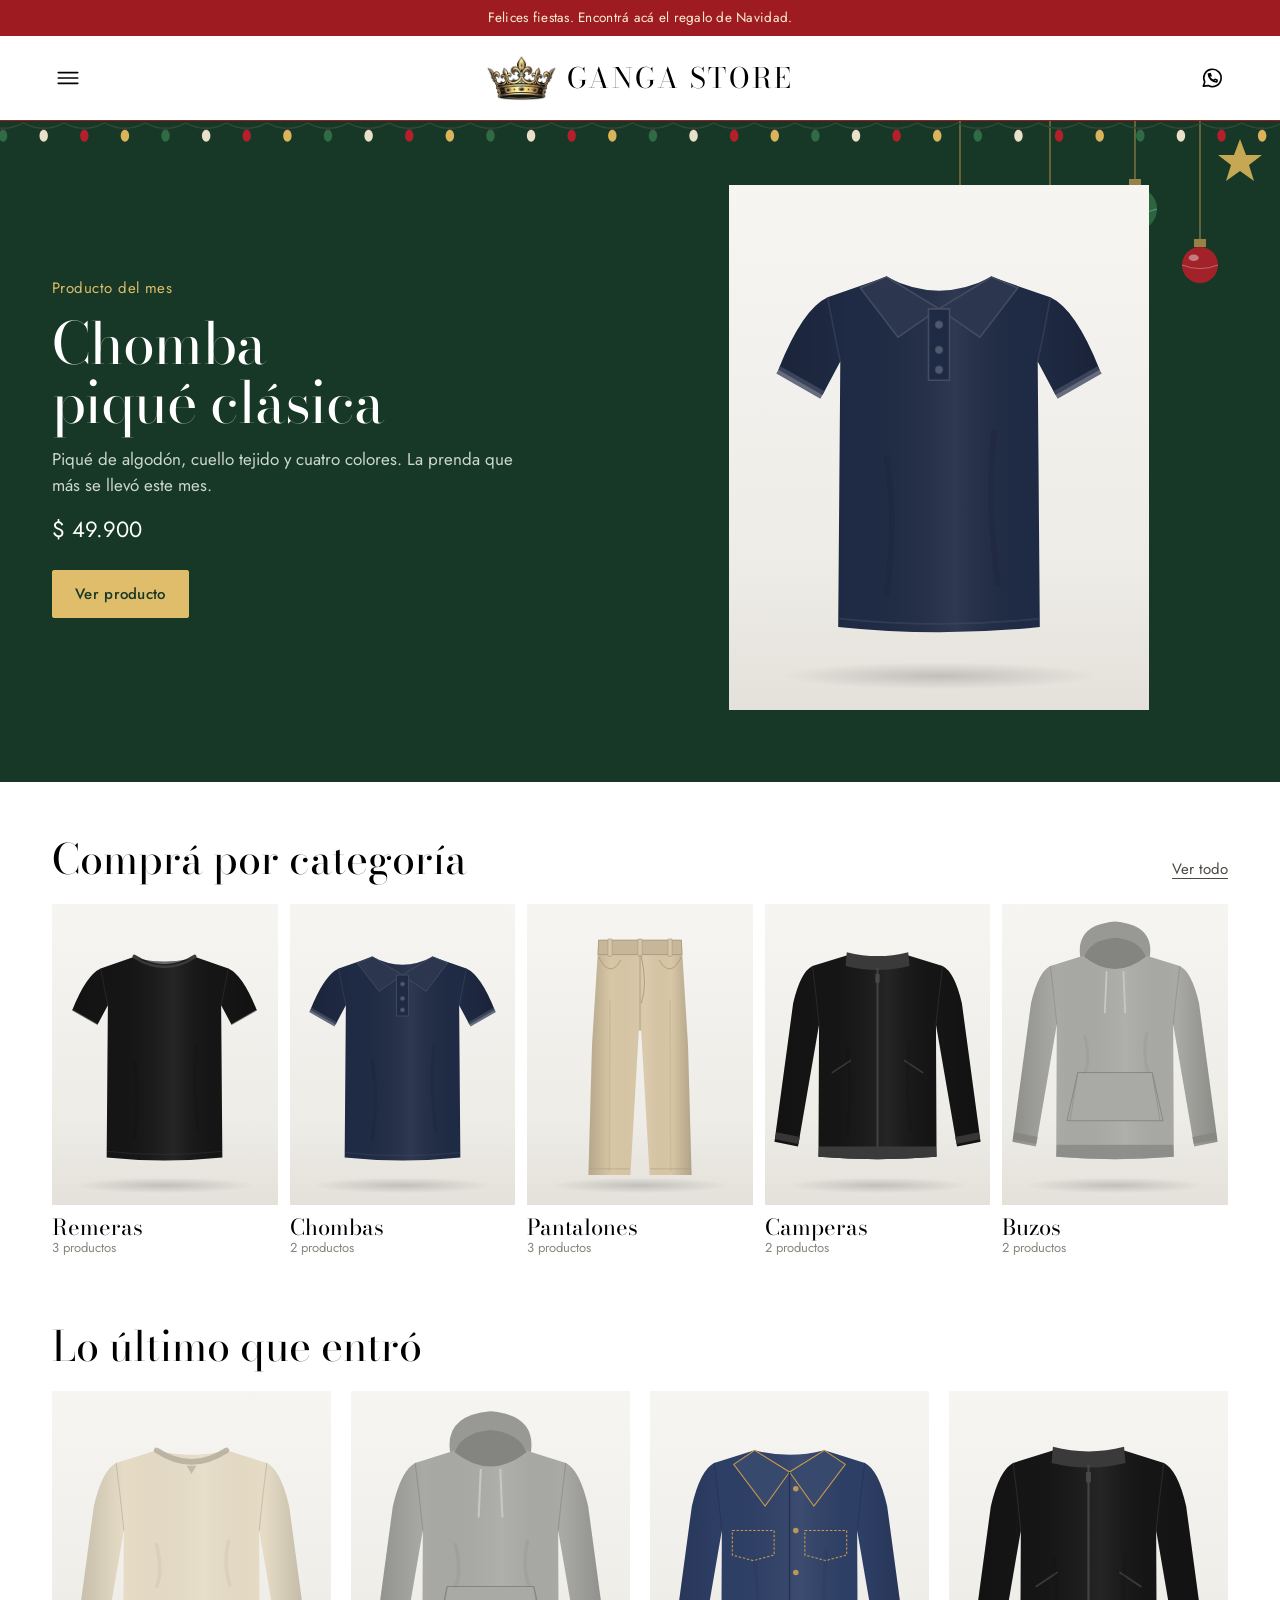
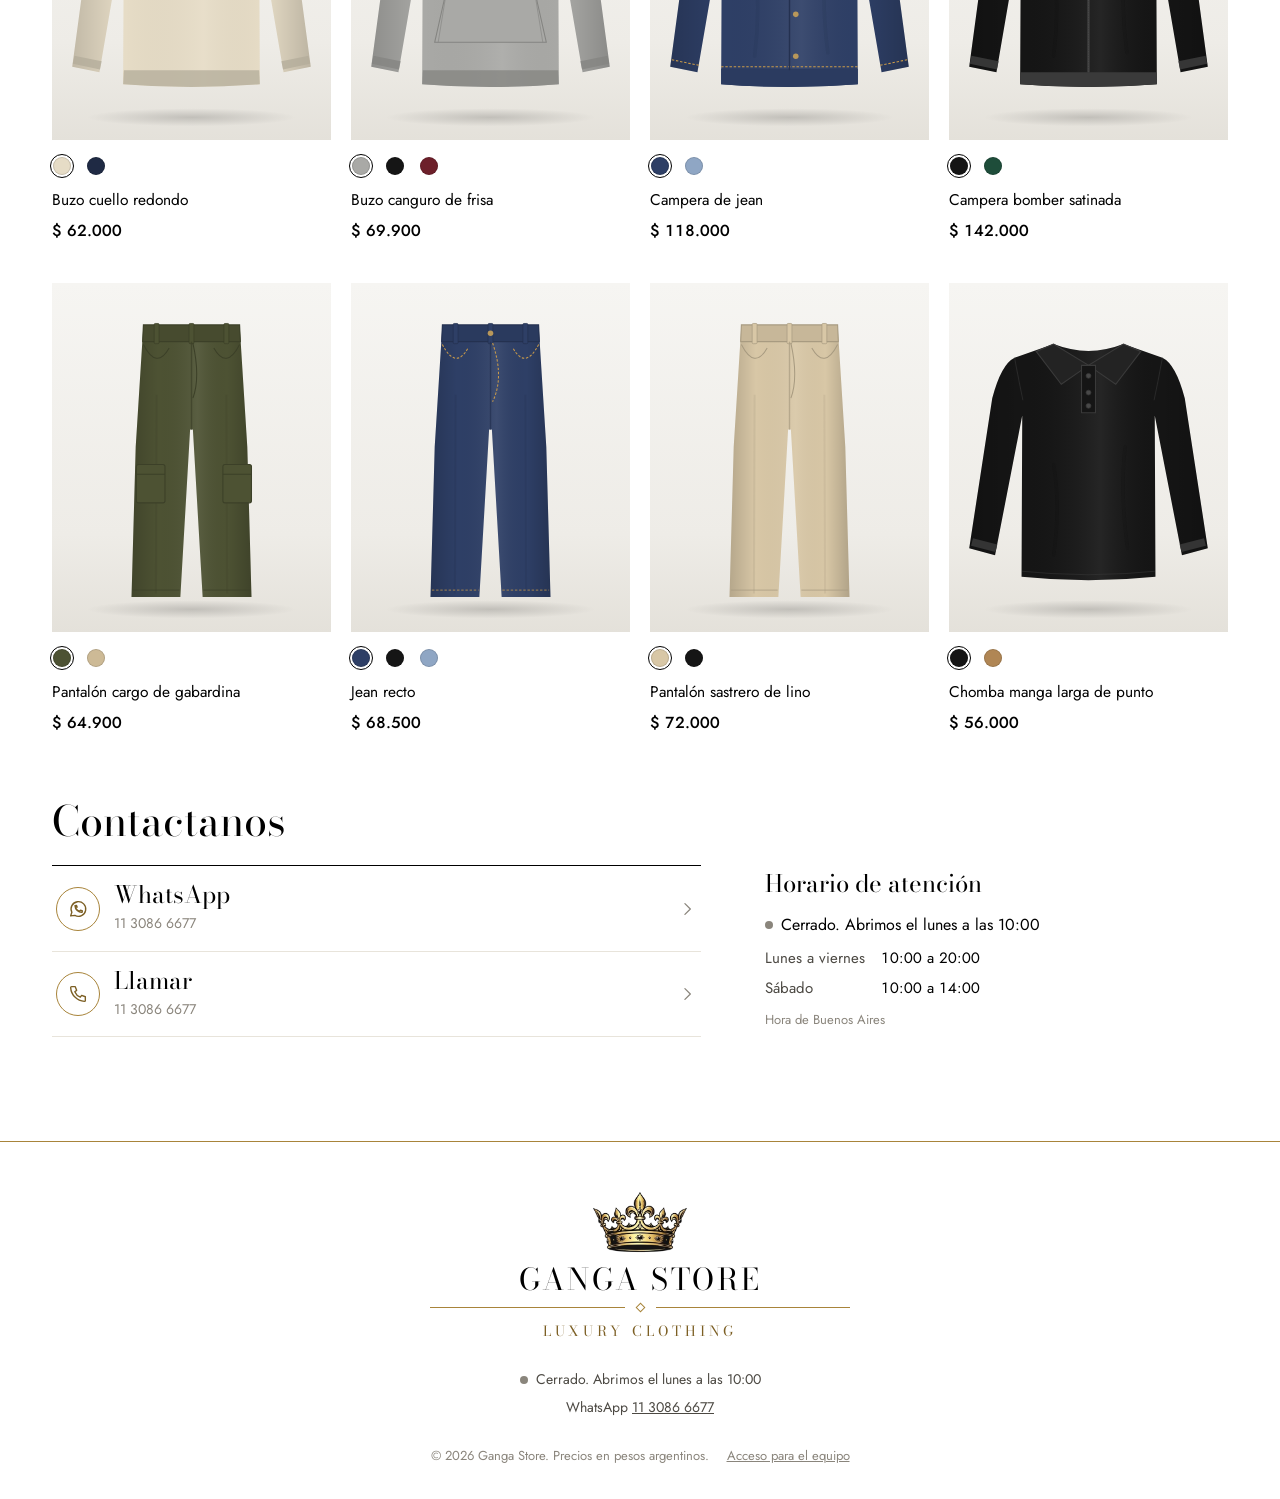
==== index.html @ 9f77bdd9 "Tienda Ganga Store: vista de clientes, panel de administración y temas de temporada - Tienda con pro" ====
<!doctype html>
<html lang="es-AR" data-tema="minimal">
<head>
  <meta charset="utf-8">
  <meta name="viewport" content="width=device-width, initial-scale=1, viewport-fit=cover">
  <title>Ganga Store | Luxury clothing</title>
  <meta name="description" content="Ganga Store: indumentaria de lujo en Argentina. Remeras, chombas, pantalones, camperas y buzos. Consultá por WhatsApp.">
  <meta name="theme-color" content="#ffffff">
  <meta property="og:title" content="Ganga Store | Luxury clothing">
  <meta property="og:description" content="Indumentaria de lujo. Mirá las promos del mes y consultanos por WhatsApp.">
  <meta property="og:image" content="img/marca/apple-touch-icon.png">
  <link rel="icon" type="image/png" href="img/marca/favicon.png">
  <link rel="apple-touch-icon" href="img/marca/apple-touch-icon.png">
  <link rel="preload" href="fuentes/bodoni-moda-latin-opsz-normal.woff2" as="font" type="font/woff2" crossorigin>
  <link rel="stylesheet" href="css/fuentes.css">
  <link rel="stylesheet" href="css/base.css">
  <link rel="stylesheet" href="css/tienda.css">
  <link rel="stylesheet" href="css/temas.css">
</head>
<body>
  <a class="skip" href="#main">Saltar al contenido</a>

  <a class="cinta" id="cinta" hidden></a>

  <header class="cab">
    <div class="cab-in">
      <button class="cab-boton" id="abrirMenu" type="button" aria-label="Ver categorías" aria-expanded="false" aria-controls="cajon"></button>
      <a class="marca" href="#/" aria-label="Ganga Store, ir al inicio">
        <img src="img/marca/corona.png" alt="" width="311" height="203">
        <span class="marca-nombre">GANGA STORE</span>
      </a>
      <a class="cab-boton" id="cabWhatsapp" href="#/contacto" aria-label="Escribinos por WhatsApp"></a>
    </div>
  </header>
  <div class="tema-guirnalda" aria-hidden="true"></div>

  <div class="velo" id="velo"></div>
  <nav class="cajon" id="cajon" aria-label="Categorías" aria-hidden="true">
    <div class="cajon-cab">
      <h2>Categorías</h2>
      <button class="cab-boton" id="cerrarMenu" type="button" aria-label="Cerrar"></button>
    </div>
    <div class="cajon-cuerpo" id="cajonCuerpo"></div>
    <div class="cajon-pie" id="cajonPie"></div>
  </nav>

  <main id="main" tabindex="-1">
    <div class="cargando"><img src="img/marca/corona.png" alt="Cargando la tienda"></div>
  </main>

  <footer class="pie" id="pie"></footer>
  <div class="toast-zona" id="toasts" aria-live="polite"></div>

  <script src="js/core.js"></script>
  <script src="js/temas.js"></script>
  <script src="js/visitas.js"></script>
  <script src="js/tienda.js"></script>
</body>
</html>
---- css/fuentes.css ----
/* Tipografías alojadas en el propio sitio (licencia SIL Open Font License) */
@font-face { font-family: 'Bodoni Moda'; font-style: normal; font-weight: 400 900; font-display: swap; src: url(../fuentes/bodoni-moda-latin-opsz-normal.woff2) format('woff2-variations'), url(../fuentes/bodoni-moda-latin-opsz-normal.woff2) format('woff2'); }
@font-face { font-family: 'Bodoni Moda'; font-style: italic; font-weight: 400 900; font-display: swap; src: url(../fuentes/bodoni-moda-latin-opsz-italic.woff2) format('woff2-variations'), url(../fuentes/bodoni-moda-latin-opsz-italic.woff2) format('woff2'); }
@font-face { font-family: 'Jost'; font-style: normal; font-weight: 400; font-display: swap; src: url(../fuentes/jost-latin-400-normal.woff2) format('woff2'); }
@font-face { font-family: 'Jost'; font-style: normal; font-weight: 500; font-display: swap; src: url(../fuentes/jost-latin-500-normal.woff2) format('woff2'); }
---- css/base.css ----
/* Ganga Store — base compartida: tokens, tipografía y controles */
:root {
  --paper: #ffffff;
  --paper-2: #f6f5f2;
  --paper-3: #eeebe5;
  --ink: #000000;
  --ink-2: #4c4943;
  --ink-3: #8a857c;
  --line: #e8e4db;
  --line-2: #d5cfc2;
  --gold: #a8843a;
  --gold-ink: #7c5f24;
  --gold-soft: #f4eddc;
  --accent: #000000;
  --on-accent: #ffffff;
  --hero-bg: #000000;
  --hero-ink: #ffffff;
  --hero-ink-2: #cfc8bb;
  --hero-gold: #d6b66c;
  --cinta-bg: #000000;
  --cinta-ink: #ecdcb3;
  --ok: #2f6b45;
  --warn: #8a5d0c;
  --danger: #a1281d;
  --serif: 'Bodoni Moda', 'Bodoni 72', Didot, 'Times New Roman', serif;
  --sans: 'Jost', Futura, 'Century Gothic', 'Avenir Next', system-ui, sans-serif;
  --r: 2px;
  --gutter: 16px;
  --max: 1240px;
  color-scheme: light;
}
@media (min-width: 720px) { :root { --gutter: 32px; } }

*, *::before, *::after { box-sizing: border-box; }
html { -webkit-text-size-adjust: 100%; scroll-behavior: smooth; }
@media (prefers-reduced-motion: reduce) {
  html { scroll-behavior: auto; }
  *, *::before, *::after { animation-duration: .001ms !important; animation-iteration-count: 1 !important; transition-duration: .001ms !important; }
}
body {
  margin: 0; background: var(--paper); color: var(--ink);
  font-family: var(--sans); font-size: 16px; line-height: 1.55; font-weight: 400;
  -webkit-font-smoothing: antialiased; text-rendering: optimizeLegibility;
  overflow-x: hidden;
}
img, svg { display: block; max-width: 100%; }
a { color: inherit; }
button, input, select, textarea { font: inherit; color: inherit; }
button { cursor: pointer; }
h1, h2, h3, h4 { margin: 0; font-weight: 400; }
p { margin: 0; }
ul, ol { margin: 0; padding: 0; list-style: none; }
fieldset { border: 0; margin: 0; padding: 0; min-width: 0; }
[hidden] { display: none !important; }
:focus-visible { outline: 2px solid var(--gold); outline-offset: 2px; }

.ic { width: 22px; height: 22px; flex: none; }
.serif { font-family: var(--serif); }
.sr { position: absolute !important; width: 1px; height: 1px; overflow: hidden; clip: rect(0 0 0 0); white-space: nowrap; }
.skip { position: absolute; left: 8px; top: -60px; z-index: 100; background: var(--ink); color: var(--paper); padding: 10px 14px; }
.skip:focus { top: 8px; }
.num { font-variant-numeric: tabular-nums; }

/* ---------- botones ---------- */
.btn {
  display: inline-flex; align-items: center; justify-content: center; gap: 10px;
  min-height: 48px; padding: 12px 22px; border: 1px solid var(--accent); border-radius: var(--r);
  background: var(--accent); color: var(--on-accent); text-decoration: none;
  font-size: 15px; font-weight: 500; letter-spacing: .02em; line-height: 1.2;
  transition: background .2s, color .2s, border-color .2s, opacity .2s;
}
.btn:hover { opacity: .88; }
.btn:disabled { opacity: .45; cursor: not-allowed; }
.btn .ic { width: 20px; height: 20px; }
.btn-linea { background: transparent; color: var(--ink); border-color: var(--ink); }
.btn-linea:hover { background: var(--ink); color: var(--paper); opacity: 1; }
.btn-suave { background: var(--paper-2); color: var(--ink); border-color: var(--line); }
.btn-suave:hover { border-color: var(--ink-3); opacity: 1; }
.btn-peligro { background: var(--danger); border-color: var(--danger); color: #fff; }
.btn-chico { min-height: 38px; padding: 8px 14px; font-size: 14px; }
.btn-block { width: 100%; }
.btn-icono { min-height: 40px; width: 40px; padding: 0; background: transparent; border-color: transparent; color: var(--ink); }
.btn-icono:hover { background: var(--paper-2); opacity: 1; }

/* ---------- formularios ---------- */
.campo { display: grid; gap: 6px; }
.campo > span, .etiqueta { font-size: 14px; font-weight: 500; color: var(--ink); }
.campo small, .ayuda { font-size: 13px; color: var(--ink-3); line-height: 1.45; }
.input, .campo :where(input:not([type=checkbox], [type=radio], [type=color], [type=file]), select, textarea) {
  width: 100%; min-height: 46px; padding: 10px 12px; border: 1px solid var(--line-2); border-radius: var(--r);
  background: var(--paper); color: var(--ink); font-size: 16px;
}
.campo :where(textarea) { min-height: 110px; resize: vertical; line-height: 1.5; }
.campo :where(input, select, textarea):focus, .input:focus { outline: none; border-color: var(--ink); box-shadow: 0 0 0 1px var(--ink); }
.campo [aria-invalid="true"] { border-color: var(--danger); }
.error-campo { color: var(--danger); font-size: 13px; }

/* ---------- avisos ---------- */
.toast-zona { position: fixed; left: 50%; bottom: 20px; transform: translateX(-50%); z-index: 90; display: grid; gap: 8px; width: min(92vw, 420px); pointer-events: none; }
.toast { background: var(--ink); color: var(--paper); padding: 12px 16px; border-radius: var(--r); font-size: 15px; box-shadow: 0 8px 30px rgba(0,0,0,.18); animation: toast-in .25s ease-out; pointer-events: auto; }
.toast.error { background: var(--danger); color: #fff; }
@keyframes toast-in { from { transform: translateY(8px); opacity: 0; } }
---- css/tienda.css ----
/* Ganga Store — vista de clientes */

.envoltura { width: 100%; max-width: var(--max); margin: 0 auto; padding: 0 var(--gutter); }

/* ---------- cinta superior (mensaje del tema o de la promo) ---------- */
.cinta {
  display: block; background: var(--cinta-bg); color: var(--cinta-ink); text-align: center;
  font-size: 13.5px; letter-spacing: .02em; padding: 9px var(--gutter); text-decoration: none; line-height: 1.35;
}
a.cinta:hover { text-decoration: underline; text-underline-offset: 3px; }

/* ---------- cabecera ---------- */
.cab {
  position: sticky; top: 0; z-index: 30; background: var(--paper);
  border-bottom: 1px solid var(--gold);
}
.cab-in { display: grid; grid-template-columns: 48px 1fr 48px; align-items: center; height: 68px; max-width: var(--max); margin: 0 auto; padding: 0 calc(var(--gutter) - 8px); }
.cab-boton { display: grid; place-items: center; width: 48px; height: 48px; border: 0; background: none; color: var(--ink); border-radius: 50%; text-decoration: none; }
.cab-boton:hover { background: var(--paper-2); }
.cab-boton .ic { width: 26px; height: 26px; }
.marca { justify-self: center; display: flex; align-items: center; gap: 10px; text-decoration: none; color: var(--ink); }
.marca img { height: 34px; width: auto; }
.marca-nombre { font-family: var(--serif); font-size: 21px; letter-spacing: .09em; line-height: 1; white-space: nowrap; font-optical-sizing: auto; }
@media (min-width: 720px) {
  .cab-in { height: 84px; }
  .marca img { height: 46px; }
  .marca-nombre { font-size: 28px; }
}
/* guirnalda de temporada: debajo de la cabecera; sobre el cartel principal en el inicio y se va al hacer scroll */
.tema-guirnalda { position: relative; z-index: 5; height: 24px; pointer-events: none; overflow: hidden; color: var(--ink); }
.tema-guirnalda:empty { display: none; }
body.con-hero .tema-guirnalda { margin-bottom: -24px; }
.tema-guirnalda svg { width: 100%; height: 100%; }

/* ---------- cajón de categorías ---------- */
.velo { position: fixed; inset: 0; background: rgba(0,0,0,.42); z-index: 40; opacity: 0; pointer-events: none; transition: opacity .25s; }
.velo.abierto { opacity: 1; pointer-events: auto; }
.cajon {
  position: fixed; top: 0; left: 0; bottom: 0; z-index: 50; width: min(88vw, 380px);
  background: var(--paper); color: var(--ink); transform: translateX(-102%); transition: transform .3s cubic-bezier(.2,.7,.2,1);
  display: flex; flex-direction: column; border-right: 1px solid var(--gold); visibility: hidden;
}
.cajon.abierto { transform: none; visibility: visible; }
.cajon-cab { display: flex; align-items: center; justify-content: space-between; padding: 12px 8px 12px 24px; border-bottom: 1px solid var(--line); }
.cajon-cab h2 { font-family: var(--serif); font-size: 22px; }
.cajon-cuerpo { flex: 1; overflow-y: auto; padding: 8px 0 24px; }
.cajon-cats a, .cajon-links a {
  display: flex; align-items: baseline; justify-content: space-between; gap: 12px;
  padding: 14px 24px; text-decoration: none; color: var(--ink);
}
.cajon-cats a { font-family: var(--serif); font-size: 26px; line-height: 1.15; }
.cajon-cats a small { font-family: var(--sans); font-size: 13px; color: var(--ink-3); }
.cajon-cats a:hover, .cajon-links a:hover, .cajon a[aria-current="page"] { background: var(--paper-2); }
.cajon-cats a[aria-current="page"] { box-shadow: inset 3px 0 0 var(--gold); }
.cajon-links { margin-top: 12px; padding-top: 12px; border-top: 1px solid var(--line); }
.cajon-links a { font-size: 16px; padding: 12px 24px; }
.cajon-pie { padding: 16px 24px 24px; border-top: 1px solid var(--line); font-size: 14px; color: var(--ink-2); }
.estado { display: inline-flex; align-items: center; gap: 8px; }
.estado::before { content: ''; width: 8px; height: 8px; border-radius: 50%; background: var(--ink-3); }
.estado.abierto::before { background: var(--ok); box-shadow: 0 0 0 3px color-mix(in srgb, var(--ok) 20%, transparent); }

/* ---------- héroe de promociones ---------- */
.hero-zona { position: relative; }
.hero-pista { display: flex; overflow-x: auto; scroll-snap-type: x mandatory; scrollbar-width: none; }
.hero-pista::-webkit-scrollbar { display: none; }
.hero {
  position: relative; flex: 0 0 100%; scroll-snap-align: start; overflow: hidden;
  background: var(--hero-bg); color: var(--hero-ink); isolation: isolate;
}
.hero--claro { background: var(--paper); color: var(--ink); --hero-ink: var(--ink); --hero-ink-2: var(--ink-2); --hero-gold: var(--gold); }
.hero--claro .hero-in { outline: 1px solid var(--gold); outline-offset: -12px; }
.hero--imagen { background: #000 var(--hero-img) center / cover no-repeat; }
.hero--imagen::before { content: ''; position: absolute; inset: 0; background: linear-gradient(90deg, rgba(0,0,0,.78), rgba(0,0,0,.35) 70%, rgba(0,0,0,.15)); z-index: -1; }
.hero-in {
  max-width: var(--max); margin: 0 auto; padding: 36px calc(var(--gutter) + 8px) 40px;
  display: grid; gap: 28px; position: relative; z-index: 1;
}
.hero-txt { display: grid; gap: 14px; align-content: start; max-width: 34rem; }
.hero-etiqueta { font-size: 15px; color: var(--hero-gold); letter-spacing: .03em; }
.hero-num { font-family: var(--serif); color: var(--hero-gold); line-height: .78; display: flex; align-items: flex-start; font-size: clamp(8.5rem, 42vw, 15.5rem); letter-spacing: -.04em; margin: 2px 0 6px -.04em; font-optical-sizing: auto; font-variation-settings: 'opsz' 96; }
.hero-num .pc { font-size: .42em; letter-spacing: 0; margin: .06em 0 0 .04em; }
.hero-num .off { font-size: .2em; font-style: italic; letter-spacing: 0; align-self: flex-end; margin: 0 0 .25em .1em; color: var(--hero-ink); }
.hero-tit { font-family: var(--serif); font-size: clamp(2.1rem, 8vw, 3.6rem); line-height: 1.02; letter-spacing: -.01em; text-wrap: balance; }
.hero-desc { color: var(--hero-ink-2); font-size: 17px; max-width: 30rem; text-wrap: pretty; }
.cuenta { display: flex; gap: 6px; align-items: stretch; margin-top: 4px; }
.cuenta-titulo { font-size: 14px; color: var(--hero-ink-2); margin-top: 6px; }
.cuenta-u { min-width: 62px; padding: 8px 6px 7px; text-align: center; border: 1px solid color-mix(in srgb, var(--hero-gold) 55%, transparent); border-radius: var(--r); }
.cuenta-u b { display: block; font-size: 26px; font-weight: 500; line-height: 1.1; font-variant-numeric: tabular-nums; }
.cuenta-u small { font-size: 12px; color: var(--hero-ink-2); }
.hero .btn { justify-self: start; margin-top: 10px; }
.btn-oro { background: var(--hero-gold); border-color: var(--hero-gold); color: var(--hero-bg); }
.hero--claro .btn-oro { background: var(--ink); border-color: var(--ink); color: var(--paper); }
.hero-fotos { display: grid; grid-template-columns: repeat(3, 1fr); gap: 8px; align-self: end; }
.hero-fotos a { display: block; background: var(--paper-2); aspect-ratio: 4 / 5; overflow: hidden; }
.hero-fotos img { width: 100%; height: 100%; object-fit: cover; }
.hero-fotos a:nth-child(2) { transform: translateY(-18px); }
.hero-producto .hero-fotos { grid-template-columns: 1fr; max-width: 420px; }
.hero-producto .hero-fotos a:nth-child(2) { transform: none; }
.tema-hero { position: absolute; top: 0; right: 0; width: 36vw; height: 29vw; pointer-events: none; z-index: 0; opacity: .85; }
@media (min-width: 900px) { .tema-hero { width: 380px; height: 300px; opacity: .9; } }
.tema-hero svg { width: 100%; height: 100%; }
.hero-puntos { position: absolute; left: 0; right: 0; bottom: 12px; display: flex; justify-content: center; gap: 4px; z-index: 2; }
.hero-puntos button { width: 28px; height: 28px; border: 0; background: none; display: grid; place-items: center; padding: 0; }
.hero-puntos button::after { content: ''; width: 8px; height: 8px; border-radius: 50%; border: 1px solid var(--hero-gold); }
.hero-puntos button[aria-current="true"]::after { background: var(--hero-gold); }
@media (min-width: 900px) {
  .hero-in { grid-template-columns: minmax(0, 1fr) minmax(0, 1.05fr); align-items: center; padding: 64px var(--gutter) 72px; gap: 48px; }
  .hero--claro .hero-in { outline-offset: -20px; padding: 72px 56px 80px; }
  .hero-num { font-size: clamp(11rem, 17vw, 16rem); }
  .hero-fotos { gap: 14px; }
  .hero-fotos a:nth-child(2) { transform: translateY(-36px); }
  .hero-producto .hero-fotos { justify-self: center; width: 100%; }
}

/* ---------- secciones ---------- */
.seccion { padding: 56px 0; }
.seccion + .seccion { padding-top: 8px; }
.seccion-cab { display: flex; align-items: baseline; justify-content: space-between; gap: 16px; margin-bottom: 22px; }
.seccion-tit { font-family: var(--serif); font-size: clamp(1.9rem, 6vw, 2.6rem); line-height: 1.05; }
.seccion-cab a { font-size: 15px; color: var(--ink-2); white-space: nowrap; text-underline-offset: 4px; }
.regla { display: flex; align-items: center; gap: 12px; color: var(--gold); margin: 0 auto; width: min(100%, 420px); }
.regla::before, .regla::after { content: ''; flex: 1; height: 1px; background: currentColor; }
.regla i { width: 7px; height: 7px; border: 1px solid currentColor; transform: rotate(45deg); }

/* producto del mes */
.pdm { display: grid; gap: 24px; }
.pdm-foto { display: block; background: var(--paper-2); aspect-ratio: 4 / 5; overflow: hidden; }
.pdm-foto img { width: 100%; height: 100%; object-fit: cover; }
.pdm-info { display: grid; gap: 14px; align-content: center; max-width: 30rem; }
.pdm-etq { color: var(--gold-ink); font-size: 15px; letter-spacing: .03em; display: flex; align-items: center; gap: 8px; }
.pdm-etq .ic { width: 18px; height: 18px; }
.pdm-nombre { font-family: var(--serif); font-size: clamp(2rem, 7vw, 3.2rem); line-height: 1.04; text-wrap: balance; }
.pdm-nota { color: var(--ink-2); font-size: 17px; text-wrap: pretty; }
.pdm .btn { justify-self: start; margin-top: 6px; }
@media (min-width: 820px) { .pdm { grid-template-columns: 1fr 1fr; gap: 56px; } .pdm-foto { aspect-ratio: 1 / 1.05; } }

/* categorías */
.cats { display: grid; grid-auto-flow: column; grid-auto-columns: 46%; gap: 12px; overflow-x: auto; scroll-snap-type: x mandatory; padding-bottom: 6px; scrollbar-width: thin; }
.cat { scroll-snap-align: start; text-decoration: none; color: var(--ink); display: grid; gap: 10px; }
.cat-foto { background: var(--paper-2); aspect-ratio: 3 / 4; overflow: hidden; }
.cat-foto img { width: 100%; height: 100%; object-fit: cover; transition: transform .5s ease; }
.cat:hover .cat-foto img { transform: scale(1.03); }
.cat-nombre { font-family: var(--serif); font-size: 22px; line-height: 1.1; }
.cat-nombre small { display: block; font-family: var(--sans); font-size: 13px; color: var(--ink-3); margin-top: 2px; }
@media (min-width: 720px) { .cats { grid-auto-columns: calc((100% - 48px) / 5); } }

/* ---------- grilla de productos ---------- */
.grilla { display: grid; grid-template-columns: repeat(2, minmax(0, 1fr)); gap: 28px 12px; }
@media (min-width: 720px) { .grilla { grid-template-columns: repeat(3, minmax(0, 1fr)); gap: 40px 20px; } }
@media (min-width: 1080px) { .grilla { grid-template-columns: repeat(4, minmax(0, 1fr)); } }
.card { display: grid; gap: 8px; align-content: start; min-width: 0; }
.card-foto { position: relative; display: block; background: var(--paper-2); aspect-ratio: 4 / 5; overflow: hidden; }
.card-foto img { width: 100%; height: 100%; object-fit: cover; transition: opacity .2s; }
.badge { position: absolute; left: 8px; top: 8px; background: var(--ink); color: var(--hero-gold); font-size: 13px; font-weight: 500; padding: 3px 8px; border-radius: var(--r); letter-spacing: .02em; }
.card-colores { display: flex; flex-wrap: wrap; gap: 2px; margin: 2px 0 0 -6px; }
.card-nombre { font-size: 15.5px; line-height: 1.35; text-decoration: none; color: var(--ink); }
.card-nombre:hover { text-decoration: underline; text-underline-offset: 3px; }
.precio { display: flex; flex-wrap: wrap; align-items: baseline; gap: 2px 8px; font-variant-numeric: tabular-nums; }
.precio strong { font-weight: 500; }
.precio s { color: var(--ink-3); font-size: .9em; }

/* círculos de color */
.sw { position: relative; width: 32px; height: 32px; border: 0; padding: 0; background: none; display: grid; place-items: center; border-radius: 50%; }
.sw::before { content: ''; width: 18px; height: 18px; border-radius: 50%; background: var(--c); box-shadow: inset 0 0 0 1px rgba(0,0,0,.14); }
.sw::after { content: ''; position: absolute; inset: 4px; border-radius: 50%; border: 1px solid transparent; transition: border-color .15s; }
.sw[aria-pressed="true"]::after { border-color: var(--ink); }
.sw:hover::after { border-color: var(--ink-3); }
.sw-grande { width: 48px; height: 48px; }
.sw-grande::before { width: 32px; height: 32px; }
.sw-grande::after { inset: 3px; border-width: 1.5px; }
.sw-grande[aria-pressed="true"]::after { border-color: var(--gold); }

/* ---------- listado de categoría ---------- */
.migas { display: flex; flex-wrap: wrap; gap: 6px; font-size: 14px; color: var(--ink-3); padding: 18px 0 8px; }
.migas a { color: var(--ink-2); text-decoration: none; }
.migas a:hover { text-decoration: underline; }
.migas span[aria-hidden] { color: var(--line-2); }
.listado-cab { display: grid; gap: 4px; padding: 6px 0 20px; }
.listado-cab h1 { font-family: var(--serif); font-size: clamp(2.4rem, 10vw, 4rem); line-height: 1; }
.listado-cab p { color: var(--ink-3); font-size: 15px; }
.filtros { display: flex; flex-wrap: wrap; gap: 10px 16px; align-items: center; justify-content: space-between; padding: 12px 0; margin-bottom: 22px; border-top: 1px solid var(--line); border-bottom: 1px solid var(--line); }
.chips { display: flex; flex-wrap: wrap; gap: 6px; }
.chip { min-width: 44px; min-height: 40px; padding: 6px 12px; border: 1px solid var(--line-2); background: var(--paper); border-radius: var(--r); font-size: 14px; font-variant-numeric: tabular-nums; }
.chip:hover { border-color: var(--ink); }
.chip[aria-pressed="true"], .chip:has(input:checked) { background: var(--ink); color: var(--paper); border-color: var(--ink); }
.chip input { position: absolute; opacity: 0; pointer-events: none; }
label.chip { display: inline-grid; place-items: center; cursor: pointer; position: relative; }
label.chip:has(input:focus-visible) { outline: 2px solid var(--gold); outline-offset: 2px; }
.orden { display: flex; align-items: center; gap: 8px; font-size: 14px; color: var(--ink-2); }
.orden select { min-height: 40px; border: 1px solid var(--line-2); background: var(--paper); padding: 6px 10px; border-radius: var(--r); }
.vacio { padding: 48px 0; text-align: center; color: var(--ink-2); display: grid; gap: 14px; justify-items: center; }
.vacio h2 { font-family: var(--serif); font-size: 28px; color: var(--ink); }

/* ---------- detalle de producto ---------- */
.det { display: grid; gap: 28px; padding-bottom: 24px; }
.det-galeria { min-width: 0; }
.det-fotos { display: flex; overflow-x: auto; scroll-snap-type: x mandatory; scrollbar-width: none; background: var(--paper-2); }
.det-fotos::-webkit-scrollbar { display: none; }
.det-fotos img { flex: 0 0 100%; width: 100%; aspect-ratio: 4 / 5; object-fit: cover; scroll-snap-align: center; }
.det-miniaturas { display: flex; gap: 8px; margin-top: 8px; }
.det-miniaturas button { width: 56px; aspect-ratio: 4 / 5; padding: 0; border: 1px solid transparent; background: var(--paper-2); overflow: hidden; opacity: .65; }
.det-miniaturas button[aria-current="true"] { border-color: var(--ink); opacity: 1; }
.det-miniaturas img { width: 100%; height: 100%; object-fit: cover; }
.det-colores { margin-top: 14px; display: grid; gap: 6px; }
.det-colores-txt { font-size: 15px; color: var(--ink-2); }
.det-colores-txt b { color: var(--ink); font-weight: 500; }
.det-colores .sws { display: flex; flex-wrap: wrap; gap: 2px; margin-left: -8px; }
.det-info { display: grid; gap: 18px; align-content: start; }
.det-cat { font-size: 15px; color: var(--gold-ink); text-decoration: none; }
.det-nombre { font-family: var(--serif); font-size: clamp(2.1rem, 8vw, 3.2rem); line-height: 1.04; text-wrap: balance; margin-top: -8px; }
.det-precio { font-size: 22px; }
.det-precio s { font-size: 17px; }
.det-promo { display: grid; gap: 2px; padding: 12px 14px; background: var(--gold-soft); border-left: 2px solid var(--gold); font-size: 15px; color: var(--ink); }
.det-promo span { color: var(--ink-2); font-size: 14px; }
.det-talles legend { font-size: 15px; font-weight: 500; margin-bottom: 8px; }
.det-talles .chip { min-width: 52px; min-height: 46px; font-size: 15px; }
.det-aviso { color: var(--danger); font-size: 14px; margin-top: 8px; }
.det-acciones { display: grid; gap: 10px; }
.det-desc { border-top: 1px solid var(--line); padding-top: 18px; color: var(--ink-2); font-size: 16px; line-height: 1.7; max-width: 36rem; white-space: pre-line; }
.det-desc h2 { font-family: var(--serif); font-size: 22px; color: var(--ink); margin-bottom: 6px; }
@media (min-width: 900px) {
  .det { grid-template-columns: minmax(0, 1.15fr) minmax(0, .85fr); gap: 56px; }
  .det-info { position: sticky; top: 110px; }
  .det-miniaturas button { width: 72px; }
}

/* ---------- contacto ---------- */
.contacto { display: grid; gap: 32px; }
.contacto-lista { border-top: 1px solid var(--ink); }
.contacto-fila {
  display: grid; grid-template-columns: 44px 1fr auto; align-items: center; gap: 4px 14px;
  padding: 16px 4px; border-bottom: 1px solid var(--line); text-decoration: none; color: var(--ink);
}
.contacto-fila:hover { background: var(--paper-2); }
.contacto-fila .ico { width: 44px; height: 44px; border: 1px solid var(--gold); border-radius: 50%; display: grid; place-items: center; color: var(--gold-ink); }
.contacto-fila .t { font-family: var(--serif); font-size: 24px; line-height: 1.1; }
.contacto-fila .d { display: block; font-family: var(--sans); font-size: 14px; color: var(--ink-3); margin-top: 2px; }
.contacto-fila > .ic { color: var(--ink-3); width: 20px; height: 20px; }
.horario { display: grid; gap: 10px; align-content: start; }
.horario h3 { font-family: var(--serif); font-size: 24px; }
.horario dl { display: grid; grid-template-columns: auto 1fr; gap: 6px 16px; margin: 0; font-size: 15px; }
.horario dt { color: var(--ink-2); }
.horario dd { margin: 0; font-variant-numeric: tabular-nums; }
.horario .zona { font-size: 13px; color: var(--ink-3); }
@media (min-width: 820px) { .contacto { grid-template-columns: 1.4fr 1fr; gap: 64px; } }

/* ---------- pie ---------- */
.pie { margin-top: 48px; border-top: 1px solid var(--gold); padding: 48px 0 32px; text-align: center; }
.pie-marca { display: grid; justify-items: center; gap: 10px; }
.pie-marca img { height: 64px; width: auto; }
.pie-marca .marca-nombre { font-size: 30px; }
.pie-marca .tagline { font-family: var(--serif); color: var(--gold-ink); letter-spacing: .28em; font-size: 14px; text-transform: uppercase; }
.pie-datos { display: grid; gap: 6px; margin-top: 26px; font-size: 14px; color: var(--ink-2); }
.pie-datos a { color: inherit; }
.pie-legal { margin-top: 28px; font-size: 13px; color: var(--ink-3); display: flex; flex-wrap: wrap; justify-content: center; gap: 4px 18px; }
.pie-legal a { color: inherit; }

/* ---------- vista previa ---------- */
.previa { position: fixed; left: 0; right: 0; bottom: 0; z-index: 60; background: var(--gold); color: #000; display: flex; flex-wrap: wrap; gap: 6px 16px; align-items: center; justify-content: center; padding: 10px 16px; font-size: 14px; }
.previa a { color: #000; font-weight: 500; }
body.con-previa { padding-bottom: 52px; }

/* ---------- carga ---------- */
.cargando { min-height: 60vh; display: grid; place-items: center; color: var(--ink-3); }
.cargando img { width: 72px; opacity: .9; animation: latido 1.6s ease-in-out infinite; }
@keyframes latido { 50% { opacity: .35; } }
---- css/temas.css ----
/* Ganga Store — diseños de temporada (se activan con <html data-tema="...">) */

/* Navidad: verde inglés, rojo y dorado. Es verano en Argentina: luces y adornos, sin nieve. */
[data-tema="navidad"] {
  --accent: #1f4a33; --hero-bg: #173826; --hero-gold: #e0bd6a; --hero-ink-2: #cdd8cc;
  --cinta-bg: #9e1b22; --cinta-ink: #fbeed0; --gold-soft: #f6efdc;
}
[data-tema="navidad"] .cab { border-bottom-color: #9e1b22; }

/* Año Nuevo: negro profundo y dorado brillante */
[data-tema="anonuevo"] {
  --hero-bg: #050505; --hero-gold: #e6c56f; --cinta-bg: #050505; --cinta-ink: #e6c56f;
}

/* Halloween: modo oscuro con naranja calabaza y violeta */
[data-tema="halloween"] {
  color-scheme: dark;
  --paper: #16110f; --paper-2: #221b18; --paper-3: #2b2320;
  --ink: #f4ece2; --ink-2: #c9bcad; --ink-3: #9a8d7f;
  --line: #3a2f2a; --line-2: #54463e;
  --gold: #e8761b; --gold-ink: #f0a35e; --gold-soft: #2e2016;
  --accent: #e8761b; --on-accent: #16110f;
  --hero-bg: #0e0a09; --hero-gold: #f08a2c; --hero-ink-2: #c9bcad;
  --cinta-bg: #5b2a86; --cinta-ink: #fff1e2;
}
[data-tema="halloween"] .marca img, [data-tema="halloween"] .pie-marca img { filter: drop-shadow(0 0 10px rgba(232,118,27,.35)); }
[data-tema="halloween"] .badge { background: #e8761b; color: #16110f; }
[data-tema="halloween"] .tema-guirnalda { color: #f4ece2; }
[data-tema="halloween"] .velo { background: rgba(0,0,0,.6); }

/* Fechas patrias: celeste y blanco con el Sol de Mayo */
[data-tema="patrio"] {
  --accent: #1d4f80; --hero-bg: #12365c; --hero-gold: #f0c64a; --hero-ink-2: #d4e3f2;
  --cinta-bg: #75aadb; --cinta-ink: #0d2a47; --gold-soft: #eaf2fa;
}
[data-tema="patrio"] .cab { border-bottom-color: #75aadb; }

/* Día de la Madre: rosa empolvado y dorado */
[data-tema="madre"] {
  --accent: #8e3a4c; --paper-2: #fbf4f2; --gold-soft: #f9e8e7;
  --hero-bg: #5d2836; --hero-gold: #f1c7a8; --hero-ink-2: #f0d9d9;
  --cinta-bg: #f4dcdc; --cinta-ink: #5d2836;
}
/* Día del Padre: azul marino y camel */
[data-tema="padre"] {
  --accent: #1f3354; --hero-bg: #1f3354; --hero-gold: #d9b878; --hero-ink-2: #cdd5e2;
  --cinta-bg: #1f3354; --cinta-ink: #ecdcb3;
}
/* Día del Amigo: verde azulado */
[data-tema="amigo"] {
  --accent: #1f6c65; --hero-bg: #174f4a; --hero-gold: #f0cf7c; --hero-ink-2: #cfe3df;
  --cinta-bg: #1f6c65; --cinta-ink: #f6ecd2;
}
/* Día de las Infancias: colores primarios suaves */
[data-tema="ninez"] {
  --accent: #c8433a; --hero-bg: #24346b; --hero-gold: #ffd166; --hero-ink-2: #d9def2;
  --cinta-bg: #ffd166; --cinta-ink: #24346b;
}
/* Primavera: verdes frescos y flores */
[data-tema="primavera"] {
  --accent: #3f6a2a; --paper-2: #f5f7ef; --gold-soft: #eef4e2;
  --hero-bg: #2f4f22; --hero-gold: #f4d77c; --hero-ink-2: #dbe7cc;
  --cinta-bg: #e6efd5; --cinta-ink: #2f4f22;
}
/* Pascuas: lavanda */
[data-tema="pascuas"] {
  --accent: #5e4a86; --paper-2: #f7f4fa; --hero-bg: #43356a; --hero-gold: #f2d38a; --hero-ink-2: #ddd4ee;
  --cinta-bg: #ece4f6; --cinta-ink: #43356a;
}
/* Carnaval: fucsia y confeti */
[data-tema="carnaval"] {
  --accent: #b32a5d; --hero-bg: #2a1b4d; --hero-gold: #ffc94a; --hero-ink-2: #e1d7f2;
  --cinta-bg: #b32a5d; --cinta-ink: #fff3d9;
}
/* San Valentín: rojo profundo */
[data-tema="sanvalentin"] {
  --accent: #96202f; --hero-bg: #5a1320; --hero-gold: #f3c1b5; --hero-ink-2: #f1d6d6;
  --cinta-bg: #96202f; --cinta-ink: #fde9e4;
}

/* ---------- animaciones de las decoraciones (suaves; se apagan con movimiento reducido) ---------- */
.tw { animation: titilar 2.4s ease-in-out infinite; }
@keyframes titilar { 50% { opacity: .35; } }
.bnd { transform-box: fill-box; transform-origin: top center; animation: banderin 3.2s ease-in-out infinite; }
@keyframes banderin { 50% { transform: rotate(4deg); } }
.bat { animation: murcielago 5s ease-in-out infinite; }
@keyframes murcielago { 50% { transform: translate(0, -8px); } }
.globo { animation: globo 4s ease-in-out infinite; }
@keyframes globo { 50% { transform: translateY(-6px); } }
.fw { animation: fuego 2.8s ease-out infinite; transform-box: view-box; }
@keyframes fuego { 0% { opacity: 0; } 20% { opacity: 1; } 70% { opacity: .9; } 100% { opacity: 0; } }
[data-tema="halloween"] .sw::before, [data-tema="halloween"] .punto-color { box-shadow: inset 0 0 0 1px rgba(255,255,255,.28); }
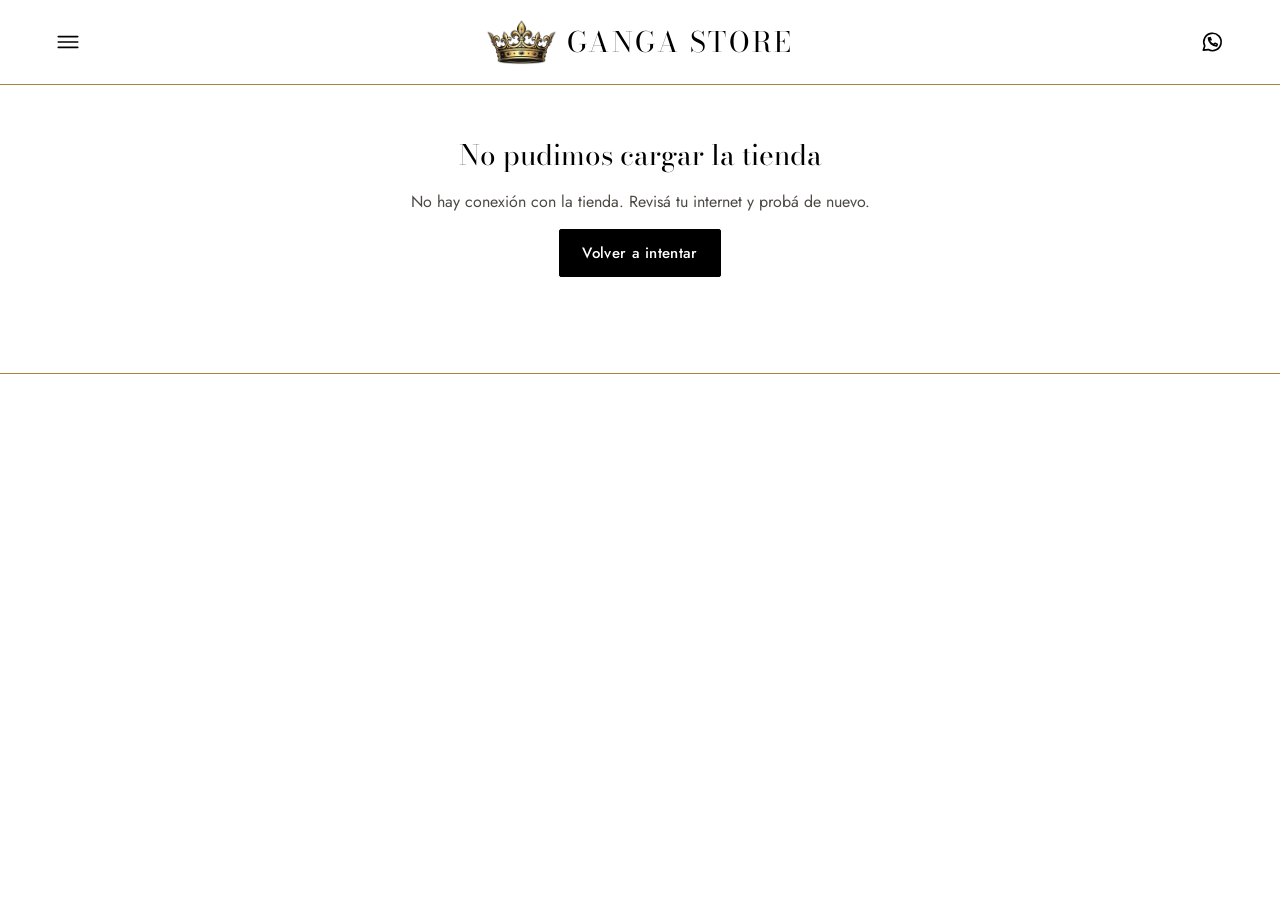
==== commit 20c7fce0: "Tienda y panel con base de datos en Supabase - La tienda lee el catálogo, promos y ajustes de Supaba" ====
--- a/index.html
+++ b/index.html
@@ -11,6 +11,7 @@
   <meta property="og:image" content="img/marca/apple-touch-icon.png">
   <link rel="icon" type="image/png" href="img/marca/favicon.png">
   <link rel="apple-touch-icon" href="img/marca/apple-touch-icon.png">
+  <link rel="preconnect" href="https://tjeaystgaqslgtgkgogw.supabase.co" crossorigin>
   <link rel="preload" href="fuentes/bodoni-moda-latin-opsz-normal.woff2" as="font" type="font/woff2" crossorigin>
   <link rel="stylesheet" href="css/fuentes.css">
   <link rel="stylesheet" href="css/base.css">
@@ -51,7 +52,9 @@
   <footer class="pie" id="pie"></footer>
   <div class="toast-zona" id="toasts" aria-live="polite"></div>
 
+  <script src="js/config.js"></script>
   <script src="js/core.js"></script>
+  <script src="js/db.js"></script>
   <script src="js/temas.js"></script>
   <script src="js/visitas.js"></script>
   <script src="js/tienda.js"></script>
